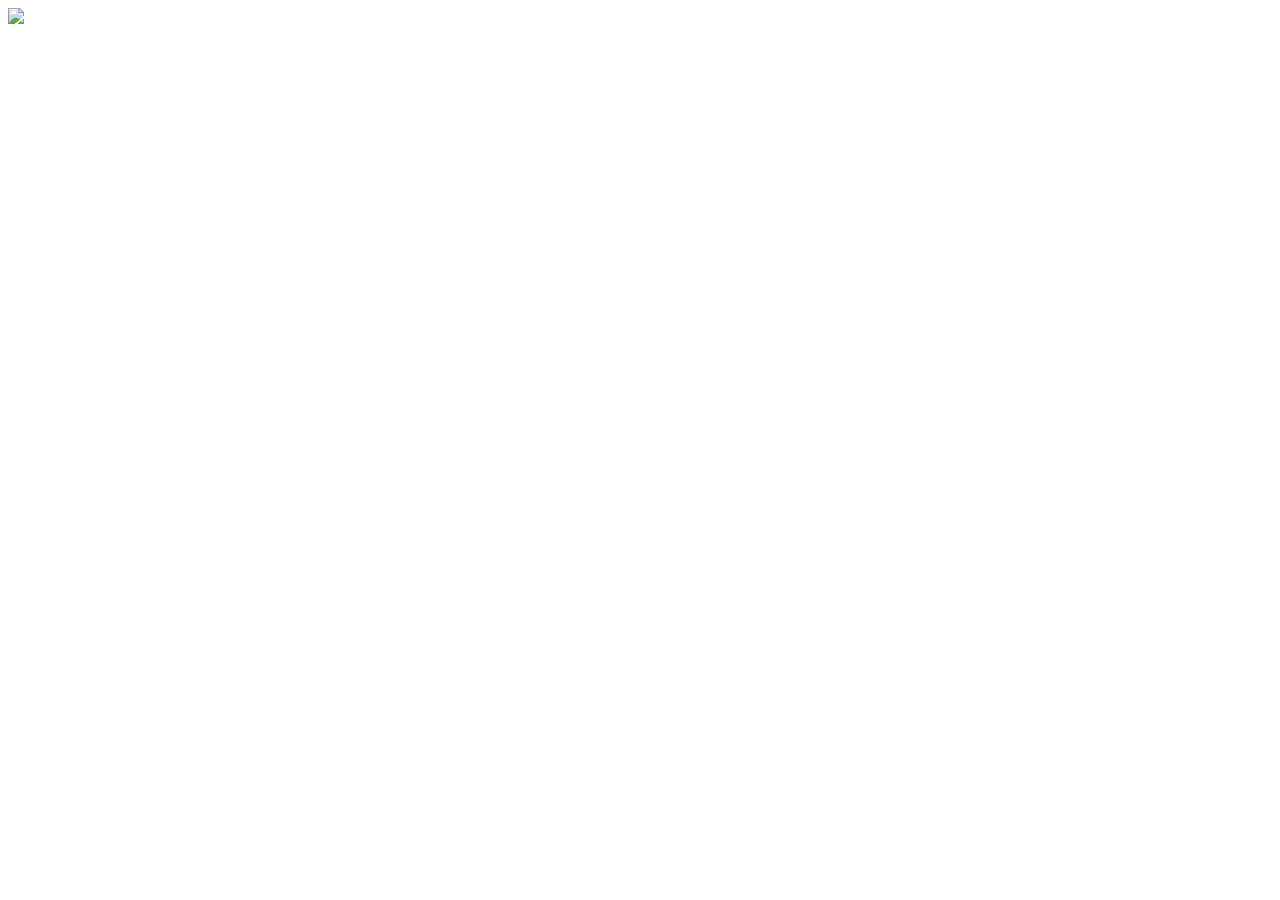
==== index.html @ 2a7ac172 "first commit" ====
<!DOCTYPE html>
<head>
    <meta http-equiv="Content-Type" content="text/html; charset=utf-8" />
    <meta charset="UTF-8">
    <meta name="viewport" content="width=device-width, initial-scale=1.0, user-scalable=no">
    <meta http-equiv="X-UA-Compatible" content="IE=edge" />
    <title>title</title>
    <style>
        img {
            position: absolute;
        }

        .vod {
            position: absolute;
        }


    </style>
    <script>
        let x = 0;
        let y = 0;
        let mx = 0;
        let my = 0;
        let speed = 0.009;
        let _imgArr;
        let _bird;

        window.onload = function() {
            _imgArr = document.getElementsByTagName("img");
            _bird = document.getElementsByTagName('div')[0];
            // alert(_imgArr.length)
            window.addEventListener('mousemove', mouseFunc, false)

            function mouseFunc(e) {
                x = (e.clientX - window.innerWidth / 2);
                y = (e.clientY - window.innerHeight / 2);
            }
            loop();
        }
        function loop() {
            // console.log(x , y);
            mx += (x - mx) * speed;
            my += (y - my) * speed;
            _imgArr[0].style.transform = "translate(" + -(mx/6) + "px," + -(my/6) + "px)";
            _imgArr[1].style.transform = "translate(" + -(mx/5) + "px," + -(my/5) + "px)";
            _imgArr[2].style.transform = "translate(" + -(mx/3) + "px," + -(my/3) + "px)";
            _imgArr[3].style.transform = "translate(" + -(mx/1) + "px," + -(my/1) + "px)";

            _bird.style.transform = "translate(" + -(mx/5) + "px," + -(my/5) + "px)";
            window.requestAnimationFrame(loop);
        }
        
    </script>
</head>
<body>
    <section>
        <img src="https://paidpost-assets.nyt.com/paidpost/allbirds/birds-eye-view/images/1-b90e91a4.png"/>
        <img src="https://paidpost-assets.nyt.com/paidpost/allbirds/birds-eye-view/images/2-f3fd6cf5.png">
        <div class="vod"><video autoplay="" muted="" playsinline="" loop="" src="https://paidpost-assets.nyt.com/paidpost/allbirds/birds-eye-view/videos/3-27c8c3ea.webm"></video></div>
        <img src="https://paidpost-assets.nyt.com/paidpost/allbirds/birds-eye-view/images/4-105dd65b.png">
        <img src="https://paidpost-assets.nyt.com/paidpost/allbirds/birds-eye-view/images/5-ac49bfdc.png">
    </section>
</body>
</html>
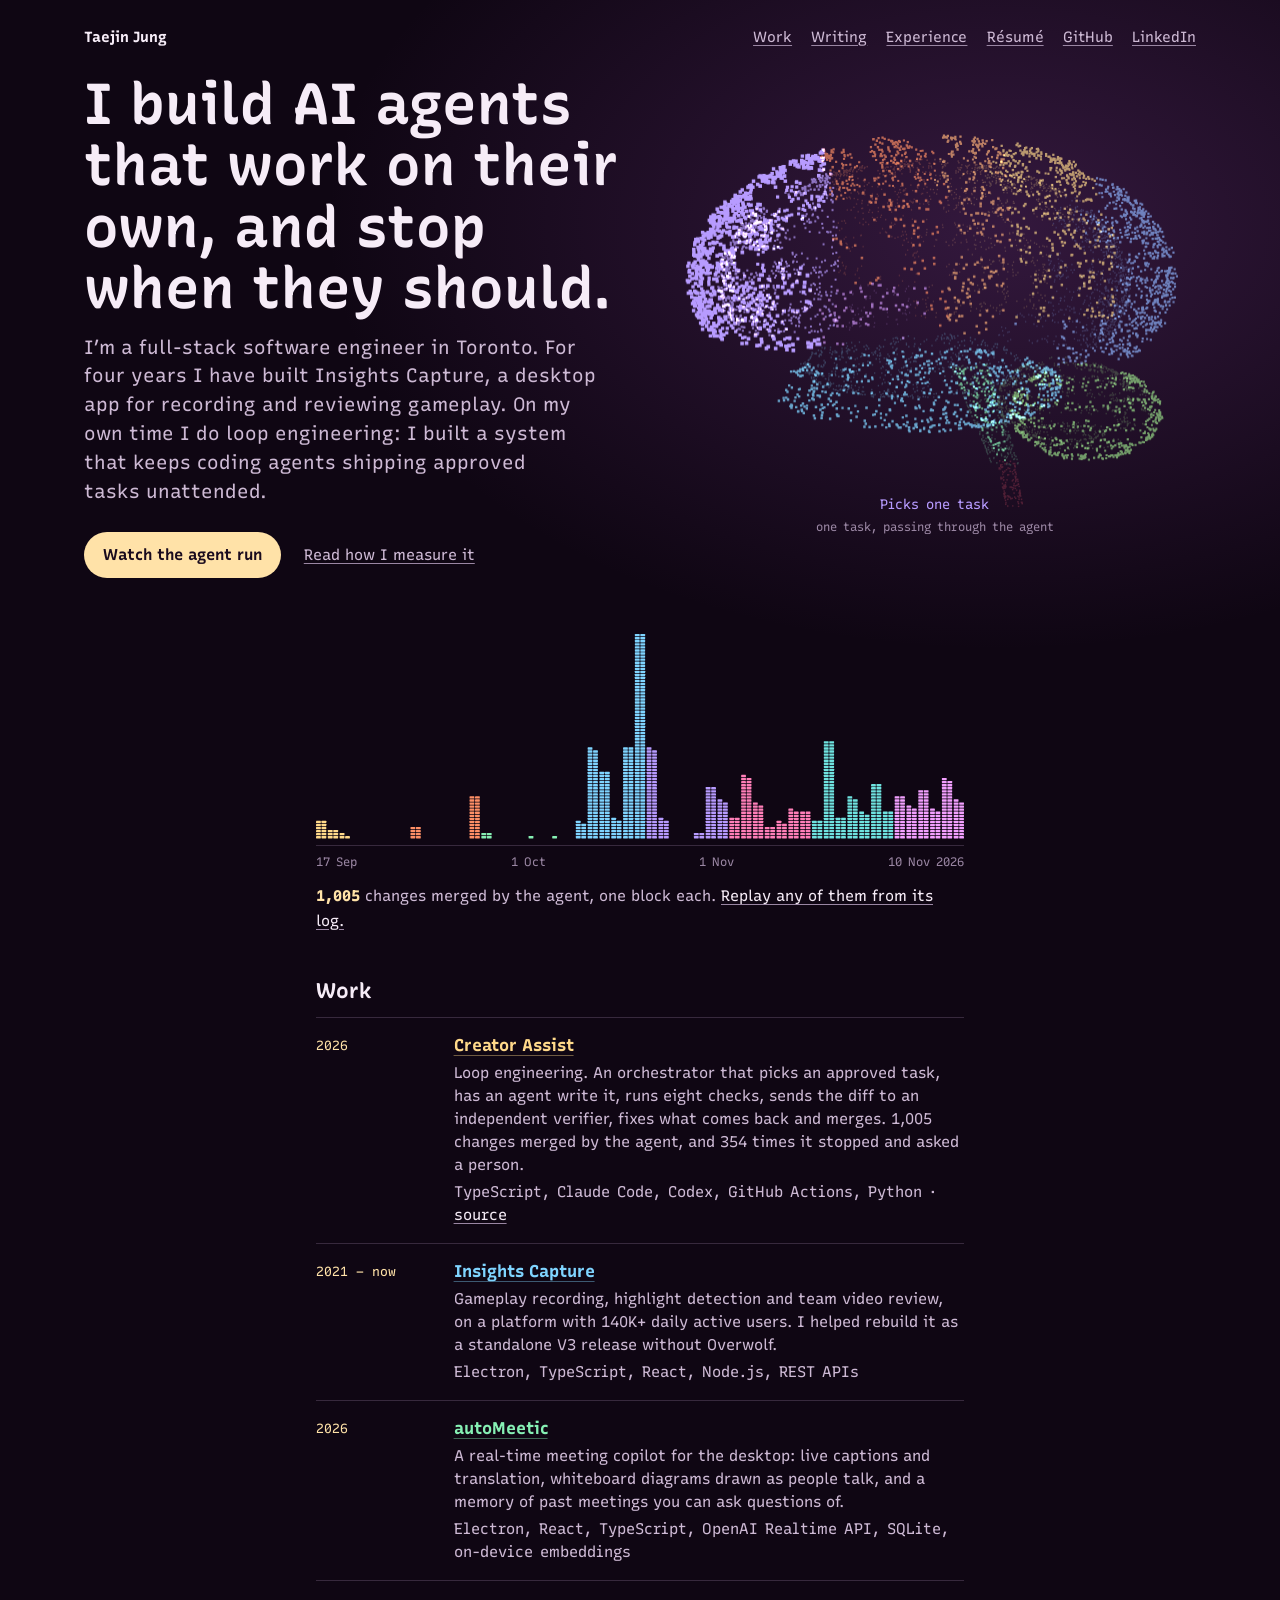
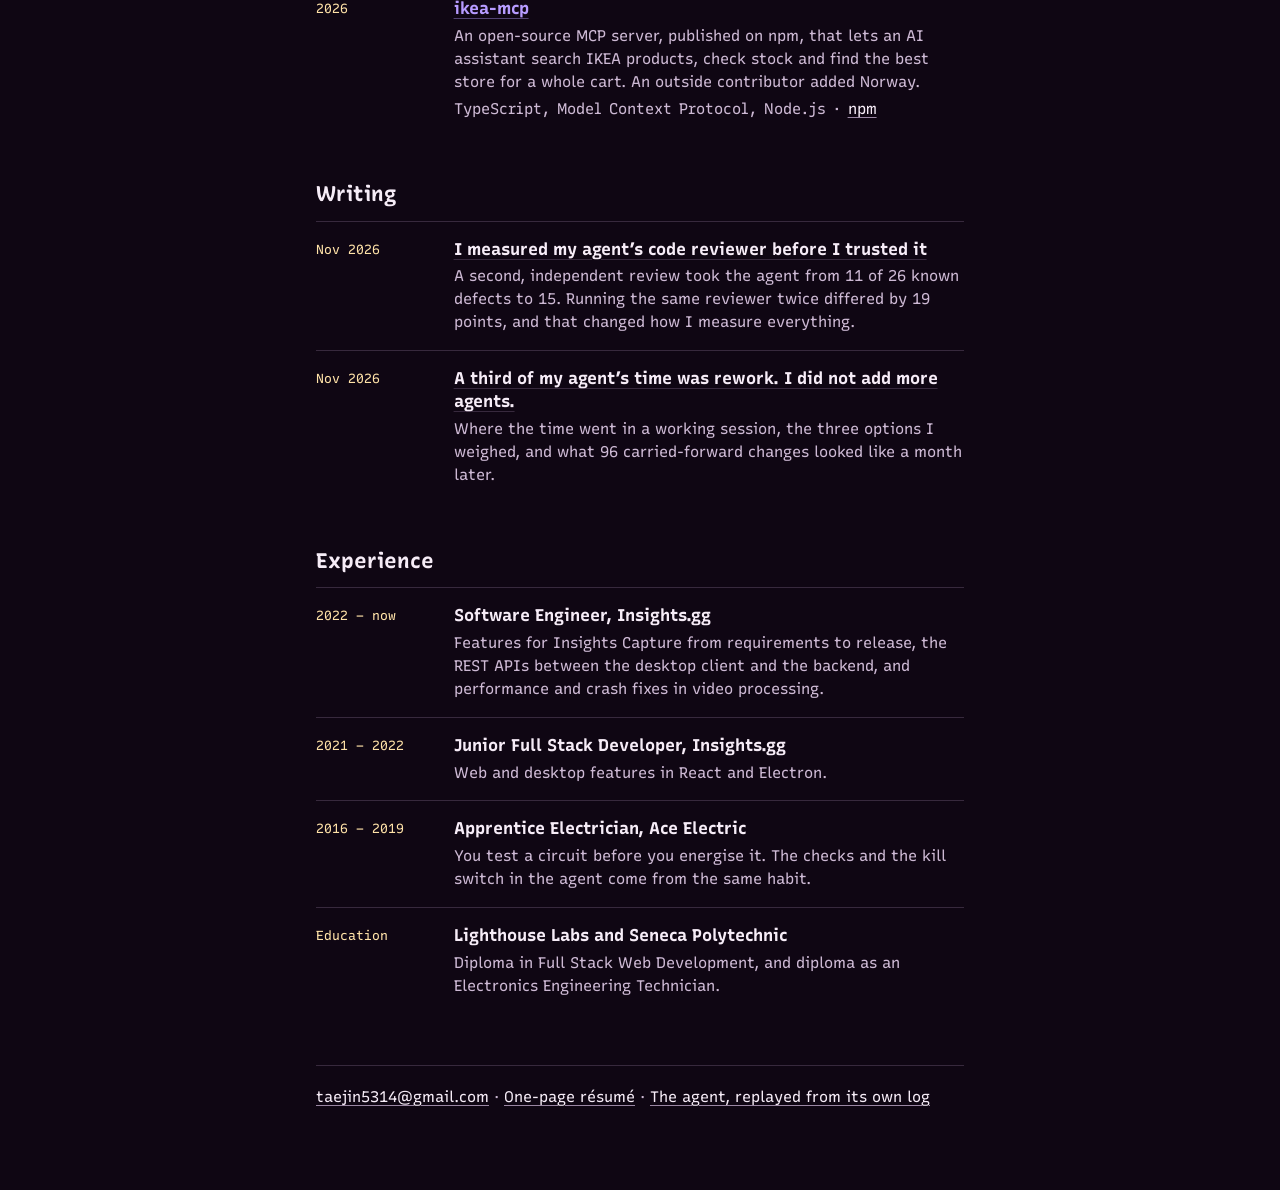
==== commit a978d6a8: "Replace the 2020 demo with the portfolio The landing page (index.html) is a plain overview: claim, w" ====
--- a/index.html
+++ b/index.html
@@ -1,64 +1,396 @@
-<!DOCTYPE html>
-<head>
-    <meta http-equiv="Content-Type" content="text/html; charset=utf-8" />
-    <meta charset="UTF-8">
-    <meta name="viewport" content="width=device-width, initial-scale=1.0, user-scalable=no">
-    <meta http-equiv="X-UA-Compatible" content="IE=edge" />
-    <title>title</title>
+<!doctype html>
+<html lang="en">
+  <head>
+    <meta charset="utf-8" />
+    <meta name="viewport" content="width=device-width, initial-scale=1" />
+    <title>Taejin Jung</title>
+    <meta name="description" content="Taejin Jung, full-stack software engineer in Toronto. Loop engineering, desktop apps, and writing about how the agent I built is measured and made faster." />
+    <link rel="stylesheet" href="page.css" />
     <style>
-        img {
-            position: absolute;
-        }
-
-        .vod {
-            position: absolute;
-        }
-
-
+      /* This page only: a hero with the agent's brain, and the skyline of everything it merged. */
+      body {
+        background:
+          radial-gradient(60rem 38rem at 78% 14rem, rgba(122, 59, 143, 0.34), transparent 70%),
+          var(--bg);
+        background-repeat: no-repeat;
+      }
+      .top {
+        width: min(72rem, 100%);
+        margin: 0 auto;
+        padding: 1.6rem 1.25rem 0;
+      }
+      .top .site {
+        margin-bottom: 0;
+      }
+      .hero {
+        display: grid;
+        grid-template-columns: minmax(0, 1.05fr) minmax(0, 1fr);
+        align-items: center;
+        gap: 1rem 2.5rem;
+        min-height: min(34rem, 78vh);
+        padding: 1.5rem 0 1rem;
+      }
+      .hero h1 {
+        font-size: clamp(2.1rem, 4.6vw, 3.6rem);
+        line-height: 1.06;
+      }
+      .hero .lede {
+        max-width: 33rem;
+      }
+      .hero .after {
+        display: flex;
+        flex-wrap: wrap;
+        align-items: center;
+        gap: 0.6rem 1.4rem;
+        margin-top: 1.6rem;
+      }
+      .hero .cta {
+        margin-top: 0;
+      }
+      .hero .after a:not(.cta) {
+        font-size: 0.95rem;
+        color: var(--soft);
+      }
+      .brain {
+        position: relative;
+        display: block;
+        text-decoration: none;
+        justify-self: stretch;
+      }
+      .brain canvas {
+        display: block;
+        width: 100%;
+        aspect-ratio: 1.22;
+      }
+      .brain .now {
+        position: absolute;
+        left: 0;
+        right: 0;
+        bottom: 0.2rem;
+        text-align: center;
+        font-size: 0.86rem;
+        color: var(--c, var(--soft));
+        font-variation-settings: 'CASL' 0, 'MONO' 0.6;
+        transition: color 0.4s;
+      }
+      .brain .now small {
+        display: block;
+        margin-top: 0.15rem;
+        font-size: 0.76rem;
+        color: var(--faint);
+      }
+      .brain:focus-visible {
+        outline: 2px solid var(--hot);
+        outline-offset: 6px;
+        border-radius: 12px;
+      }
+      main {
+        padding-top: 1rem;
+      }
+      .sky {
+        margin: 1.5rem 0 0;
+      }
+      .sky svg {
+        display: block;
+        width: 100%;
+        height: auto;
+        overflow: visible;
+      }
+      .sky .axis {
+        display: flex;
+        justify-content: space-between;
+        margin-top: 0.35rem;
+        padding-top: 0.35rem;
+        border-top: 1px solid var(--line);
+        font-size: 0.76rem;
+        color: var(--faint);
+        font-variation-settings: 'CASL' 0, 'MONO' 0.6;
+      }
+      .sky figcaption {
+        margin-top: 0.8rem;
+        font-size: 0.95rem;
+        color: var(--soft);
+      }
+      .sky figcaption b {
+        color: var(--hot);
+        font-weight: 800;
+        font-variation-settings: 'CASL' 0, 'MONO' 0.6;
+      }
+      .entry h3 a[style] {
+        color: var(--c);
+        text-decoration-color: color-mix(in srgb, var(--c) 40%, transparent);
+      }
+      .entry h3 a[style]:hover,
+      .entry h3 a[style]:focus-visible {
+        color: var(--hot);
+      }
+      @media (max-width: 820px) {
+        .hero {
+          grid-template-columns: 1fr;
+          min-height: 0;
+          padding-top: 0.5rem;
+        }
+        .brain {
+          order: -1;
+          width: min(26rem, 100%);
+          margin: 0 auto;
+        }
+        body {
+          background:
+            radial-gradient(34rem 24rem at 50% 12rem, rgba(122, 59, 143, 0.34), transparent 70%),
+            var(--bg);
+          background-repeat: no-repeat;
+        }
+      }
     </style>
+  </head>
+  <body>
+    <header class="top">
+      <nav class="site">
+        <a class="me" href="index.html">Taejin Jung</a>
+        <a href="#work">Work</a>
+        <a href="#writing">Writing</a>
+        <a href="#experience">Experience</a>
+        <a href="resume.html">Résumé</a>
+        <a href="https://github.com/taejin5314">GitHub</a>
+        <a href="https://www.linkedin.com/in/taejin-jung-0abb42114">LinkedIn</a>
+      </nav>
+
+      <div class="hero">
+        <div>
+          <h1>I build AI agents that work on their own, and stop when they should.</h1>
+          <p class="lede">
+            I’m a full-stack software engineer in Toronto. For four years I have built Insights Capture, a desktop app for recording and
+            reviewing gameplay. On my own time I do loop engineering: I built a system that keeps coding agents shipping approved tasks
+            unattended.
+          </p>
+          <div class="after">
+            <a class="cta" href="agent.html">Watch the agent run</a>
+            <a href="#writing">Read how I measure it</a>
+          </div>
+        </div>
+        <a class="brain" href="agent.html" aria-label="The agent drawn as a brain: each part is one part of the system. Open it and replay a real run.">
+          <canvas id="brain"></canvas>
+          <div class="now" id="now" aria-hidden="true">&nbsp;<small>one task, passing through the agent</small></div>
+        </a>
+      </div>
+    </header>
+
+    <main>
+      <figure class="sky">
+        <svg id="sky" role="img" aria-label="A column for every day from 17 September to 10 November 2026, one block for each change the agent merged that day."></svg>
+        <div class="axis"><span>17 Sep</span><span>1 Oct</span><span>1 Nov</span><span>10 Nov 2026</span></div>
+        <figcaption><b id="total">1,005</b> changes merged by the agent, one block each. <a href="agent.html">Replay any of them from its log.</a></figcaption>
+      </figure>
+
+      <h2 id="work">Work</h2>
+      <div class="entry">
+        <div class="when">2026</div>
+        <div>
+          <h3><a href="agent.html" style="--c: #ffd98a">Creator Assist</a></h3>
+          <p>
+            Loop engineering. An orchestrator that picks an approved task, has an agent write it, runs eight checks, sends the diff to an
+            independent verifier, fixes what comes back and merges. 1,005 changes merged by the agent, and 354 times it stopped and asked
+            a person.
+          </p>
+          <p class="tags">TypeScript, Claude Code, Codex, GitHub Actions, Python · <a href="https://github.com/taejin5314/claude-codex-loop-engineering">source</a></p>
+        </div>
+      </div>
+      <div class="entry">
+        <div class="when">2021 – now</div>
+        <div>
+          <h3><a href="https://insights.gg" style="--c: #7fd4ff">Insights Capture</a></h3>
+          <p>
+            Gameplay recording, highlight detection and team video review, on a platform with 140K+ daily active users. I helped rebuild
+            it as a standalone V3 release without Overwolf.
+          </p>
+          <p class="tags">Electron, TypeScript, React, Node.js, REST APIs</p>
+        </div>
+      </div>
+      <div class="entry">
+        <div class="when">2026</div>
+        <div>
+          <h3><a href="https://github.com/taejin5314/autoMeetic" style="--c: #86f0b4">autoMeetic</a></h3>
+          <p>
+            A real-time meeting copilot for the desktop: live captions and translation, whiteboard diagrams drawn as people talk, and a
+            memory of past meetings you can ask questions of.
+          </p>
+          <p class="tags">Electron, React, TypeScript, OpenAI Realtime API, SQLite, on-device embeddings</p>
+        </div>
+      </div>
+      <div class="entry">
+        <div class="when">2026</div>
+        <div>
+          <h3><a href="https://github.com/taejin5314/ikea-mcp" style="--c: #b79bff">ikea-mcp</a></h3>
+          <p>
+            An open-source MCP server, published on npm, that lets an AI assistant search IKEA products, check stock and find the best
+            store for a whole cart. An outside contributor added Norway.
+          </p>
+          <p class="tags">TypeScript, Model Context Protocol, Node.js · <a href="https://www.npmjs.com/package/ikea-mcp">npm</a></p>
+        </div>
+      </div>
+
+      <h2 id="writing">Writing</h2>
+      <div class="entry">
+        <div class="when">Nov 2026</div>
+        <div>
+          <h3><a href="writing/measuring-the-reviewer.html">I measured my agent’s code reviewer before I trusted it</a></h3>
+          <p>A second, independent review took the agent from 11 of 26 known defects to 15. Running the same reviewer twice differed by 19 points, and that changed how I measure everything.</p>
+        </div>
+      </div>
+      <div class="entry">
+        <div class="when">Nov 2026</div>
+        <div>
+          <h3><a href="writing/keeping-finished-work.html">A third of my agent’s time was rework. I did not add more agents.</a></h3>
+          <p>Where the time went in a working session, the three options I weighed, and what 96 carried-forward changes looked like a month later.</p>
+        </div>
+      </div>
+
+      <h2 id="experience">Experience</h2>
+      <div class="entry">
+        <div class="when">2022 – now</div>
+        <div>
+          <h3>Software Engineer, Insights.gg</h3>
+          <p>Features for Insights Capture from requirements to release, the REST APIs between the desktop client and the backend, and performance and crash fixes in video processing.</p>
+        </div>
+      </div>
+      <div class="entry">
+        <div class="when">2021 – 2022</div>
+        <div>
+          <h3>Junior Full Stack Developer, Insights.gg</h3>
+          <p>Web and desktop features in React and Electron.</p>
+        </div>
+      </div>
+      <div class="entry">
+        <div class="when">2016 – 2019</div>
+        <div>
+          <h3>Apprentice Electrician, Ace Electric</h3>
+          <p>You test a circuit before you energise it. The checks and the kill switch in the agent come from the same habit.</p>
+        </div>
+      </div>
+      <div class="entry">
+        <div class="when">Education</div>
+        <div>
+          <h3>Lighthouse Labs and Seneca Polytechnic</h3>
+          <p>Diploma in Full Stack Web Development, and diploma as an Electronics Engineering Technician.</p>
+        </div>
+      </div>
+
+      <p class="next">
+        <a href="mailto:taejin5314@gmail.com">taejin5314@gmail.com</a> · <a href="resume.html">One-page résumé</a> ·
+        <a href="agent.html">The agent, replayed from its own log</a>
+      </p>
+    </main>
+
+    <script src="merges.js"></script>
+    <script src="sim.js"></script>
     <script>
-        let x = 0;
-        let y = 0;
-        let mx = 0;
-        let my = 0;
-        let speed = 0.009;
-        let _imgArr;
-        let _bird;
-
-        window.onload = function() {
-            _imgArr = document.getElementsByTagName("img");
-            _bird = document.getElementsByTagName('div')[0];
-            // alert(_imgArr.length)
-            window.addEventListener('mousemove', mouseFunc, false)
-
-            function mouseFunc(e) {
-                x = (e.clientX - window.innerWidth / 2);
-                y = (e.clientY - window.innerHeight / 2);
+      'use strict';
+      /* global NeuralSim */
+      // ---------- the skyline: one block per merge, a column per day, a colour per week (as on the agent's page)
+      (function skyline() {
+        const merges = window.MERGES || [];
+        const WEEK = ['#ffd98a', '#ff8f66', '#86f0b4', '#7fd4ff', '#b79bff', '#ff7fb8', '#6fe3e0', '#f3a0ff'];
+        const days = Math.max(0, ...merges.map((m) => m[0])) + 1, perDay = new Array(days).fill(0);
+        const pitch = 27, row = 7;
+        let peak = 0, body = '';
+        for (const m of merges) {
+          const d = m[0], k = perDay[d]++;
+          peak = Math.max(peak, Math.floor(k / 2) + 1);
+          body += '<rect x="' + (d * pitch + (k % 2) * 12.5) + '" y="' + -(Math.floor(k / 2) + 1) * row + '" width="11" height="5.4" rx="1" fill="' + WEEK[Math.floor(d / 7) % WEEK.length] + '"/>';
+        }
+        const svg = document.getElementById('sky');
+        svg.setAttribute('viewBox', '0 ' + -peak * row + ' ' + (days * pitch - 3.5) + ' ' + peak * row);
+        svg.innerHTML = body;
+        document.getElementById('total').textContent = merges.length.toLocaleString('en');
+      })();
+
+      // ---------- the brain: the same point cloud as the agent's page, with one task passing through it
+      (function brain() {
+        const { createCloud, REGIONS, INDEX } = NeuralSim;
+        const cloud = createCloud(18);
+        const canvas = document.getElementById('brain'), ctx = canvas.getContext('2d'), nowEl = document.getElementById('now');
+        const label = nowEl.firstChild;
+        const ROUTE = [
+          ['wernicke', 'Takes the directive'],
+          ['thalamus', 'Starts the run'],
+          ['prefrontal', 'Picks one task'],
+          ['hippocampus', 'Recalls past lessons'],
+          ['motor', 'Writes the change'],
+          ['parietal', 'Checks the file boundary'],
+          ['somatosensory', 'Runs eight checks'],
+          ['cingulate', 'A different model reviews it'],
+          ['brainstem', 'Merges'],
+        ];
+        const rgb = REGIONS.map((r) => [1, 3, 5].map((i) => parseInt(r.color.slice(i, i + 2), 16)));
+        const glow = new Float32Array(REGIONS.length);
+        const still = matchMedia('(prefers-reduced-motion: reduce)').matches;
+        let W = 0, H = 0, dpr = 1, yawTo = 0, pitchTo = 0.06, yaw = 0, pitch = 0.06, stepAt = -1, step = -1, last = performance.now(), clock = 0;
+        function size() {
+          dpr = Math.min(window.devicePixelRatio || 1, 2);
+          W = canvas.width = Math.round(canvas.clientWidth * dpr);
+          H = canvas.height = Math.round(canvas.clientHeight * dpr);
+        }
+        addEventListener('resize', size);
+        size();
+        addEventListener('pointermove', (e) => {
+          const r = canvas.getBoundingClientRect();
+          yawTo = Math.max(-0.5, Math.min(0.5, ((e.clientX - (r.left + r.width / 2)) / innerWidth) * 1.1));
+          pitchTo = 0.06 + Math.max(-0.2, Math.min(0.2, ((e.clientY - (r.top + r.height / 2)) / innerHeight) * 0.5));
+        });
+        function draw(now) {
+          const dt = Math.min(0.05, (now - last) / 1000);
+          last = now;
+          clock += dt;
+          // One task moves through the route, a stop every 0.95 s, with a breath after the merge.
+          const beat = Math.floor(clock / 0.95) % (ROUTE.length + 2);
+          if (beat !== stepAt) {
+            stepAt = beat;
+            step = beat < ROUTE.length ? beat : -1;
+            if (step >= 0) {
+              const r = INDEX[ROUTE[step][0]];
+              glow[r] = 1;
+              label.textContent = ROUTE[step][1];
+              nowEl.style.setProperty('--c', REGIONS[r].color);
+            } else if (beat === ROUTE.length) {
+              label.textContent = 'and picks the next one';
+              nowEl.style.setProperty('--c', '');
             }
-            loop();
-        }
-        function loop() {
-            // console.log(x , y);
-            mx += (x - mx) * speed;
-            my += (y - my) * speed;
-            _imgArr[0].style.transform = "translate(" + -(mx/6) + "px," + -(my/6) + "px)";
-            _imgArr[1].style.transform = "translate(" + -(mx/5) + "px," + -(my/5) + "px)";
-            _imgArr[2].style.transform = "translate(" + -(mx/3) + "px," + -(my/3) + "px)";
-            _imgArr[3].style.transform = "translate(" + -(mx/1) + "px," + -(my/1) + "px)";
-
-            _bird.style.transform = "translate(" + -(mx/5) + "px," + -(my/5) + "px)";
-            window.requestAnimationFrame(loop);
-        }
-        
+          }
+          yaw += (yawTo + 0.16 * Math.sin(clock * 0.35) - yaw) * Math.min(1, dt * 3);
+          pitch += (pitchTo - pitch) * Math.min(1, dt * 3);
+          const cy = Math.cos(yaw), sy = Math.sin(yaw), cp = Math.cos(pitch), sp = Math.sin(pitch);
+          const unit = Math.min(W / 3.05, H / 2.35), cx = W / 2, mid = H * 0.5;
+          ctx.clearRect(0, 0, W, H);
+          ctx.globalCompositeOperation = 'lighter';
+          let i = 0;
+          for (let r = 0; r < REGIONS.length; r++) {
+            const c = rgb[r], k = glow[r];
+            for (const near of [false, true]) {
+              ctx.fillStyle = 'rgba(' + c[0] + ',' + c[1] + ',' + c[2] + ',' + Math.min(1, (near ? 0.85 : 0.3) * (0.8 + 1.6 * k)) + ')';
+              ctx.beginPath();
+              for (let j = i; j < cloud.length && cloud[j][3] === r; j++) {
+                const p = cloud[j];
+                const x1 = p[0] * cy + p[2] * sy, z0 = -p[0] * sy + p[2] * cy, y0 = p[1] + 0.14;
+                const y1 = y0 * cp - z0 * sp, z1 = y0 * sp + z0 * cp;
+                if (z1 > 0 !== near) continue;
+                const s = 3.6 / (3.6 - z1), d = (near ? 2 : 1.5) * s * dpr * (1 + 0.5 * k);
+                ctx.rect(cx + x1 * unit * s - d / 2, mid - y1 * unit * s - d / 2, d, d);
+              }
+              ctx.fill();
+            }
+            while (i < cloud.length && cloud[i][3] === r) i++;
+            glow[r] *= Math.exp(-dt * 1.5);
+          }
+          ctx.globalCompositeOperation = 'source-over';
+          if (!still) requestAnimationFrame(draw);
+        }
+        if (still) {
+          label.textContent = 'Each part is one part of the system';
+          for (const [id] of ROUTE) glow[INDEX[id]] = 0.5;
+        }
+        requestAnimationFrame(draw);
+      })();
     </script>
-</head>
-<body>
-    <section>
-        <img src="https://paidpost-assets.nyt.com/paidpost/allbirds/birds-eye-view/images/1-b90e91a4.png"/>
-        <img src="https://paidpost-assets.nyt.com/paidpost/allbirds/birds-eye-view/images/2-f3fd6cf5.png">
-        <div class="vod"><video autoplay="" muted="" playsinline="" loop="" src="https://paidpost-assets.nyt.com/paidpost/allbirds/birds-eye-view/videos/3-27c8c3ea.webm"></video></div>
-        <img src="https://paidpost-assets.nyt.com/paidpost/allbirds/birds-eye-view/images/4-105dd65b.png">
-        <img src="https://paidpost-assets.nyt.com/paidpost/allbirds/birds-eye-view/images/5-ac49bfdc.png">
-    </section>
-</body>
-</html>+  </body>
+</html>
--- a/page.css
+++ b/page.css
@@ -0,0 +1,270 @@
+/* Plain reading pages: the overview and the writing. Same palette and typeface as the brain page. */
+@font-face {
+  font-family: 'Recursive';
+  src: url('recursive-latin.woff2') format('woff2');
+  font-weight: 300 1000;
+  font-display: swap;
+}
+:root {
+  --ink: #f6ecf7;
+  --soft: #cdb9d4;
+  --faint: #9a86a3;
+  --line: rgba(214, 180, 230, 0.2);
+  --hot: #ffe2a8;
+  --good: #86f0b4;
+  --bg: #0f0613;
+}
+* {
+  box-sizing: border-box;
+}
+html {
+  background: var(--bg);
+}
+body {
+  margin: 0;
+  color: var(--ink);
+  font-family: 'Recursive', ui-sans-serif, system-ui, sans-serif;
+  font-variation-settings: 'CASL' 0.2, 'MONO' 0;
+  font-size: 1.06rem;
+  line-height: 1.62;
+  -webkit-font-smoothing: antialiased;
+}
+main {
+  width: min(43rem, 100%);
+  margin: 0 auto;
+  padding: 2.4rem 1.25rem 5rem;
+}
+a {
+  color: var(--ink);
+  text-decoration: underline;
+  text-decoration-color: var(--faint);
+  text-underline-offset: 0.22em;
+}
+a:hover,
+a:focus-visible {
+  color: var(--hot);
+  text-decoration-color: var(--hot);
+}
+a:focus-visible {
+  outline: 2px solid var(--hot);
+  outline-offset: 3px;
+}
+.site {
+  display: flex;
+  flex-wrap: wrap;
+  gap: 0.3rem 1.2rem;
+  align-items: baseline;
+  margin-bottom: 3.2rem;
+  font-size: 0.92rem;
+}
+.site .me {
+  font-weight: 720;
+  text-decoration: none;
+  margin-right: auto;
+}
+.site a:not(.me) {
+  color: var(--soft);
+}
+h1 {
+  margin: 0;
+  font-size: clamp(1.9rem, 5.2vw, 2.7rem);
+  line-height: 1.12;
+  font-weight: 640;
+  font-variation-settings: 'CASL' 0.8, 'MONO' 0;
+  text-wrap: balance;
+}
+.lede {
+  margin: 1rem 0 0;
+  font-size: 1.2rem;
+  line-height: 1.5;
+  color: var(--soft);
+  text-wrap: pretty;
+}
+.dated {
+  margin: 0.9rem 0 0;
+  font-size: 0.86rem;
+  color: var(--faint);
+  font-variation-settings: 'CASL' 0, 'MONO' 0.6;
+}
+h2 {
+  margin: 2.8rem 0 0.2rem;
+  font-size: 1.32rem;
+  line-height: 1.25;
+  font-weight: 700;
+  font-variation-settings: 'CASL' 0.8, 'MONO' 0;
+}
+p {
+  margin: 0.85rem 0 0;
+}
+article p,
+article li {
+  color: var(--soft);
+}
+article strong {
+  color: var(--ink);
+  font-weight: 680;
+}
+ul,
+ol {
+  margin: 0.85rem 0 0;
+  padding-left: 1.3rem;
+}
+li + li {
+  margin-top: 0.4rem;
+}
+code {
+  font-family: inherit;
+  font-size: 0.93em;
+  color: var(--ink);
+  font-variation-settings: 'CASL' 0, 'MONO' 1;
+}
+table {
+  width: 100%;
+  margin: 1.2rem 0 0;
+  border-collapse: collapse;
+  font-size: 0.95rem;
+  font-variant-numeric: tabular-nums;
+}
+.scroll {
+  overflow-x: auto;
+}
+th,
+td {
+  padding: 0.5rem 0.9rem 0.5rem 0;
+  text-align: left;
+  vertical-align: top;
+  border-top: 1px solid var(--line);
+  color: var(--soft);
+  font-weight: 400;
+}
+thead th {
+  border-top: 0;
+  font-size: 0.8rem;
+  color: var(--faint);
+}
+td.n,
+th.n {
+  text-align: right;
+  padding-right: 0;
+  white-space: nowrap;
+}
+tr.pick td {
+  color: var(--hot);
+  font-weight: 640;
+}
+.figures {
+  display: flex;
+  flex-wrap: wrap;
+  gap: 1rem 2.4rem;
+  margin: 1.4rem 0 0;
+}
+.figures dt {
+  font-size: 1.9rem;
+  line-height: 1;
+  font-weight: 820;
+  color: var(--hot);
+  font-variation-settings: 'CASL' 0, 'MONO' 0.6;
+}
+.figures dd {
+  margin: 0.3rem 0 0;
+  max-width: 11rem;
+  font-size: 0.84rem;
+  line-height: 1.35;
+  color: var(--soft);
+}
+.source {
+  margin-top: 0.7rem;
+  font-size: 0.84rem;
+  color: var(--faint);
+}
+.next {
+  margin-top: 3.2rem;
+  padding-top: 1.2rem;
+  border-top: 1px solid var(--line);
+  font-size: 0.95rem;
+  color: var(--soft);
+}
+
+/* Overview lists */
+.entry {
+  display: grid;
+  grid-template-columns: 7.4rem 1fr;
+  gap: 0 1.2rem;
+  padding: 1rem 0 1.05rem;
+  border-top: 1px solid var(--line);
+}
+.entry .when {
+  font-size: 0.82rem;
+  line-height: 1.9;
+  color: var(--hot);
+  font-variation-settings: 'CASL' 0, 'MONO' 1;
+}
+.entry h3 {
+  margin: 0;
+  font-size: 1.06rem;
+  line-height: 1.35;
+  font-weight: 700;
+}
+.entry h3 a {
+  text-decoration-color: var(--line);
+}
+.entry p {
+  margin: 0.25rem 0 0;
+  font-size: 0.96rem;
+  line-height: 1.5;
+  color: var(--soft);
+}
+.tags {
+  margin: 0.45rem 0 0;
+  font-size: 0.8rem;
+  color: var(--faint);
+  font-variation-settings: 'CASL' 0, 'MONO' 0.6;
+}
+h2 + .entry {
+  margin-top: 0.8rem;
+}
+.cta {
+  display: inline-block;
+  margin-top: 1.5rem;
+  padding: 0.65rem 1.2rem;
+  border-radius: 999px;
+  background: var(--hot);
+  color: #1a0b1e;
+  font-weight: 660;
+  font-size: 0.98rem;
+  text-decoration: none;
+}
+.cta:hover,
+.cta:focus-visible {
+  color: #1a0b1e;
+  box-shadow: 0 0 26px rgba(255, 226, 168, 0.4);
+}
+@media (max-width: 560px) {
+  main {
+    padding-top: 1.4rem;
+  }
+  .site {
+    margin-bottom: 2.2rem;
+  }
+  .entry {
+    grid-template-columns: 1fr;
+  }
+  .entry .when {
+    line-height: 1.5;
+  }
+}
+@media print {
+  html,
+  body {
+    background: #fff;
+    color: #1d1220;
+  }
+  article p,
+  article li,
+  .lede,
+  td,
+  th,
+  .entry p {
+    color: #33263a;
+  }
+}
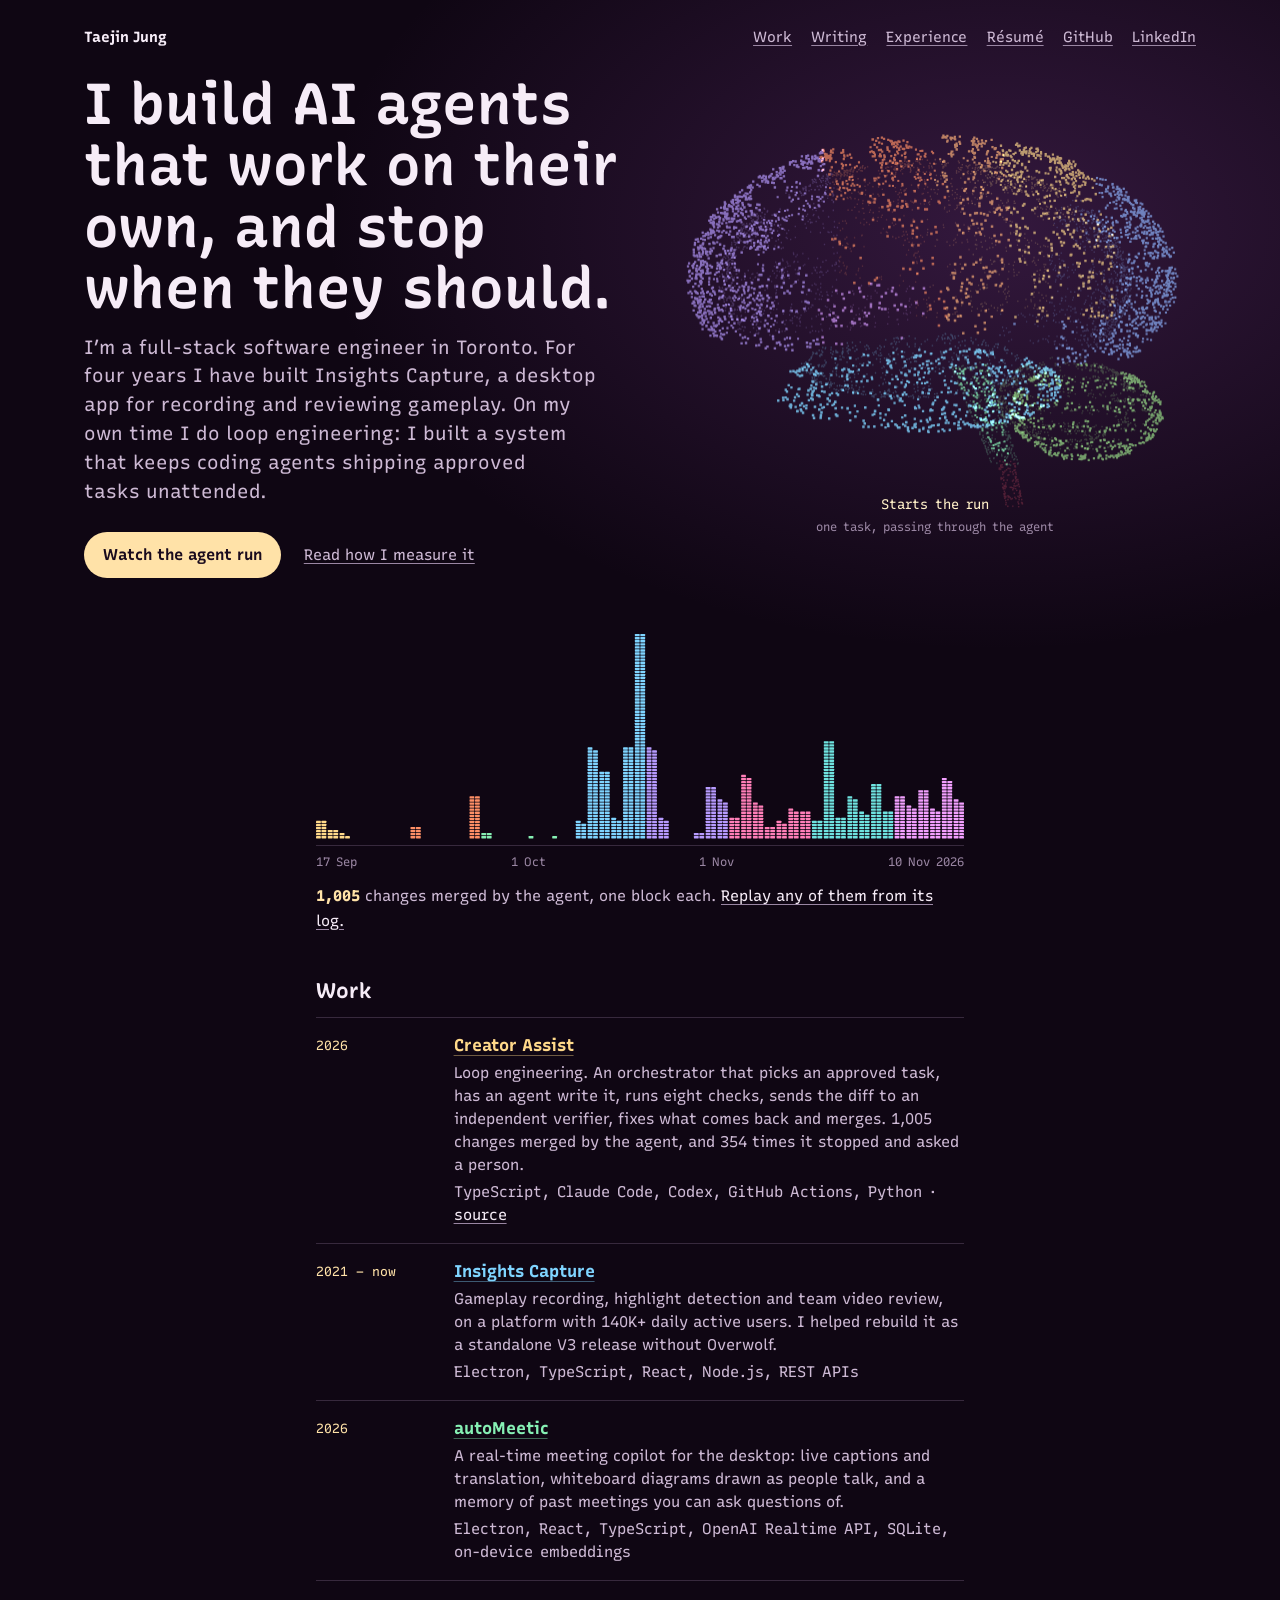
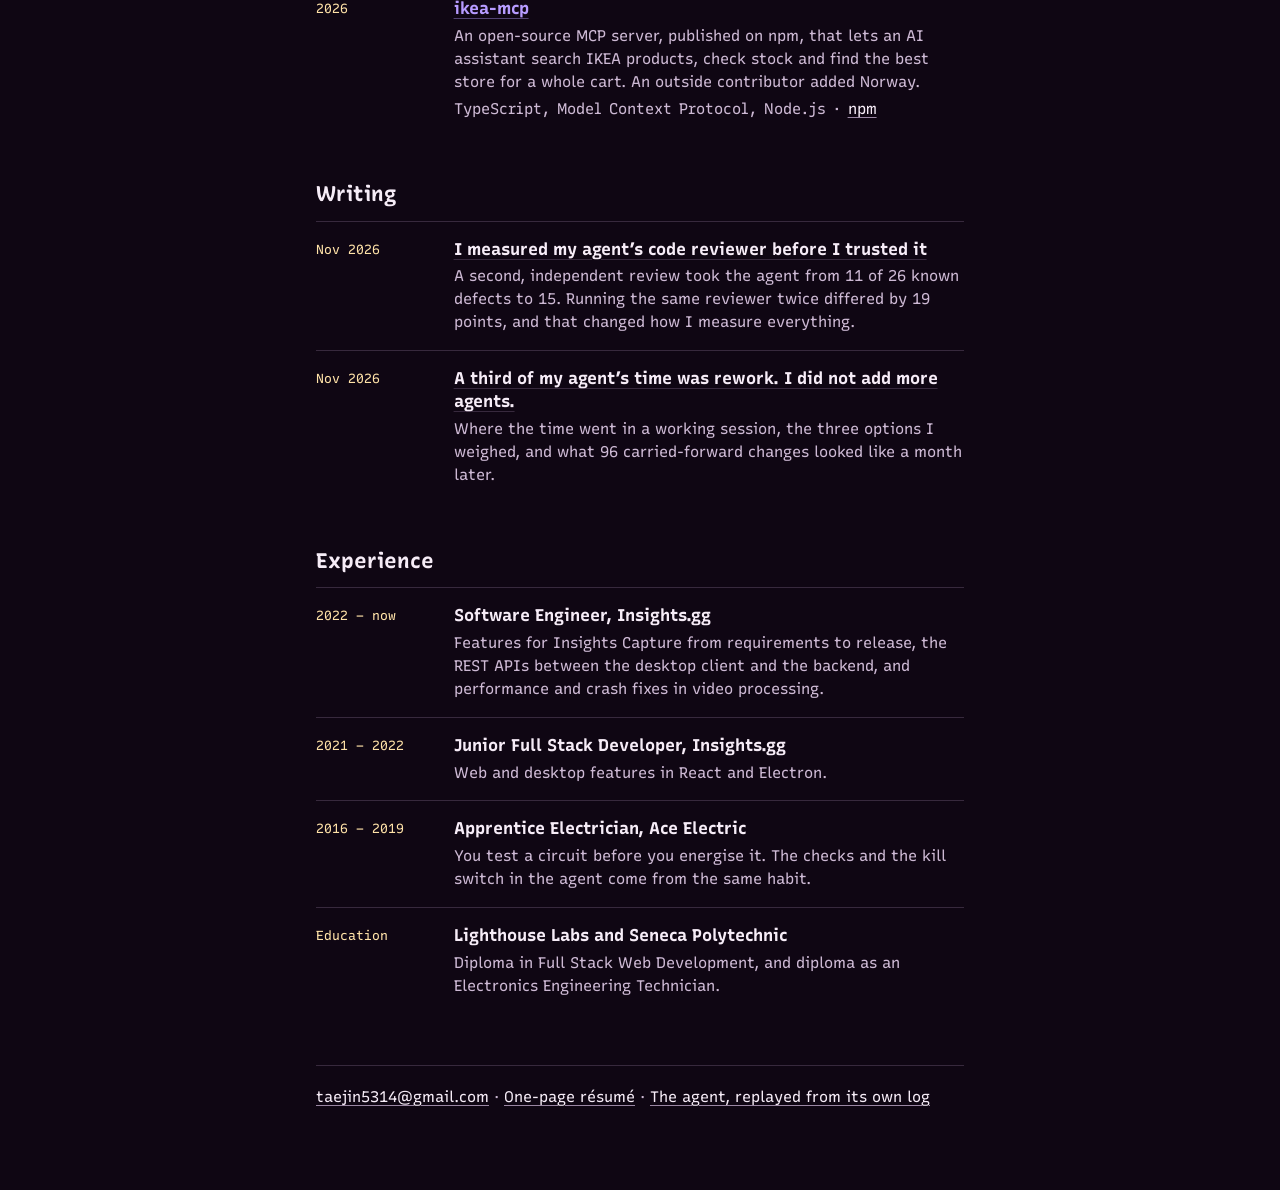
==== commit 9a4f6fe7: "Link preview: Open Graph tags and a preview image for the landing page Co-Authored-By: Claude Fable " ====
--- a/index.html
+++ b/index.html
@@ -5,6 +5,15 @@
     <meta name="viewport" content="width=device-width, initial-scale=1" />
     <title>Taejin Jung</title>
     <meta name="description" content="Taejin Jung, full-stack software engineer in Toronto. Loop engineering, desktop apps, and writing about how the agent I built is measured and made faster." />
+    <link rel="canonical" href="https://taejin5314.github.io/" />
+    <meta property="og:type" content="website" />
+    <meta property="og:url" content="https://taejin5314.github.io/" />
+    <meta property="og:title" content="Taejin Jung: I build AI agents that work on their own, and stop when they should" />
+    <meta property="og:description" content="Full-stack software engineer in Toronto. Loop engineering: an agent that has merged 1,005 changes by itself. Replay its real runs." />
+    <meta property="og:image" content="https://taejin5314.github.io/og.png" />
+    <meta property="og:image:width" content="1200" />
+    <meta property="og:image:height" content="627" />
+    <meta name="twitter:card" content="summary_large_image" />
     <link rel="stylesheet" href="page.css" />
     <style>
       /* This page only: a hero with the agent's brain, and the skyline of everything it merged. */
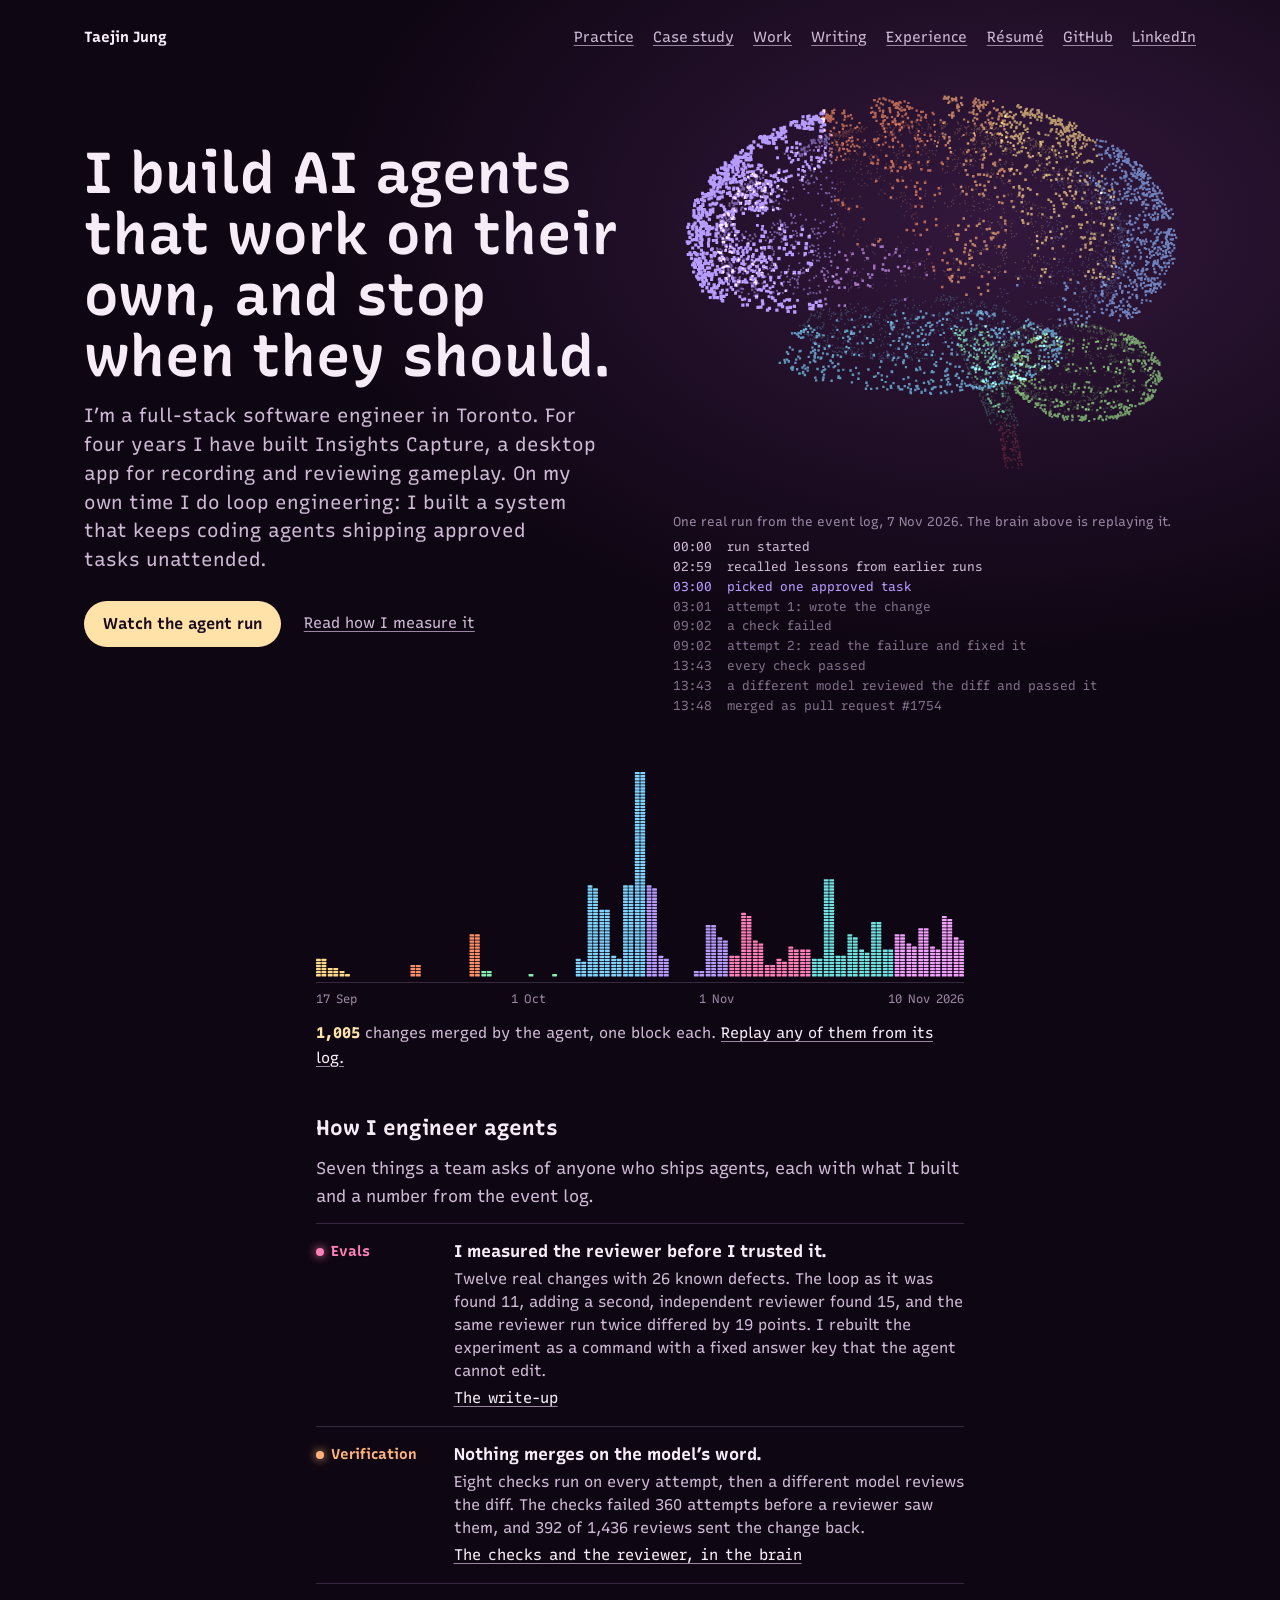
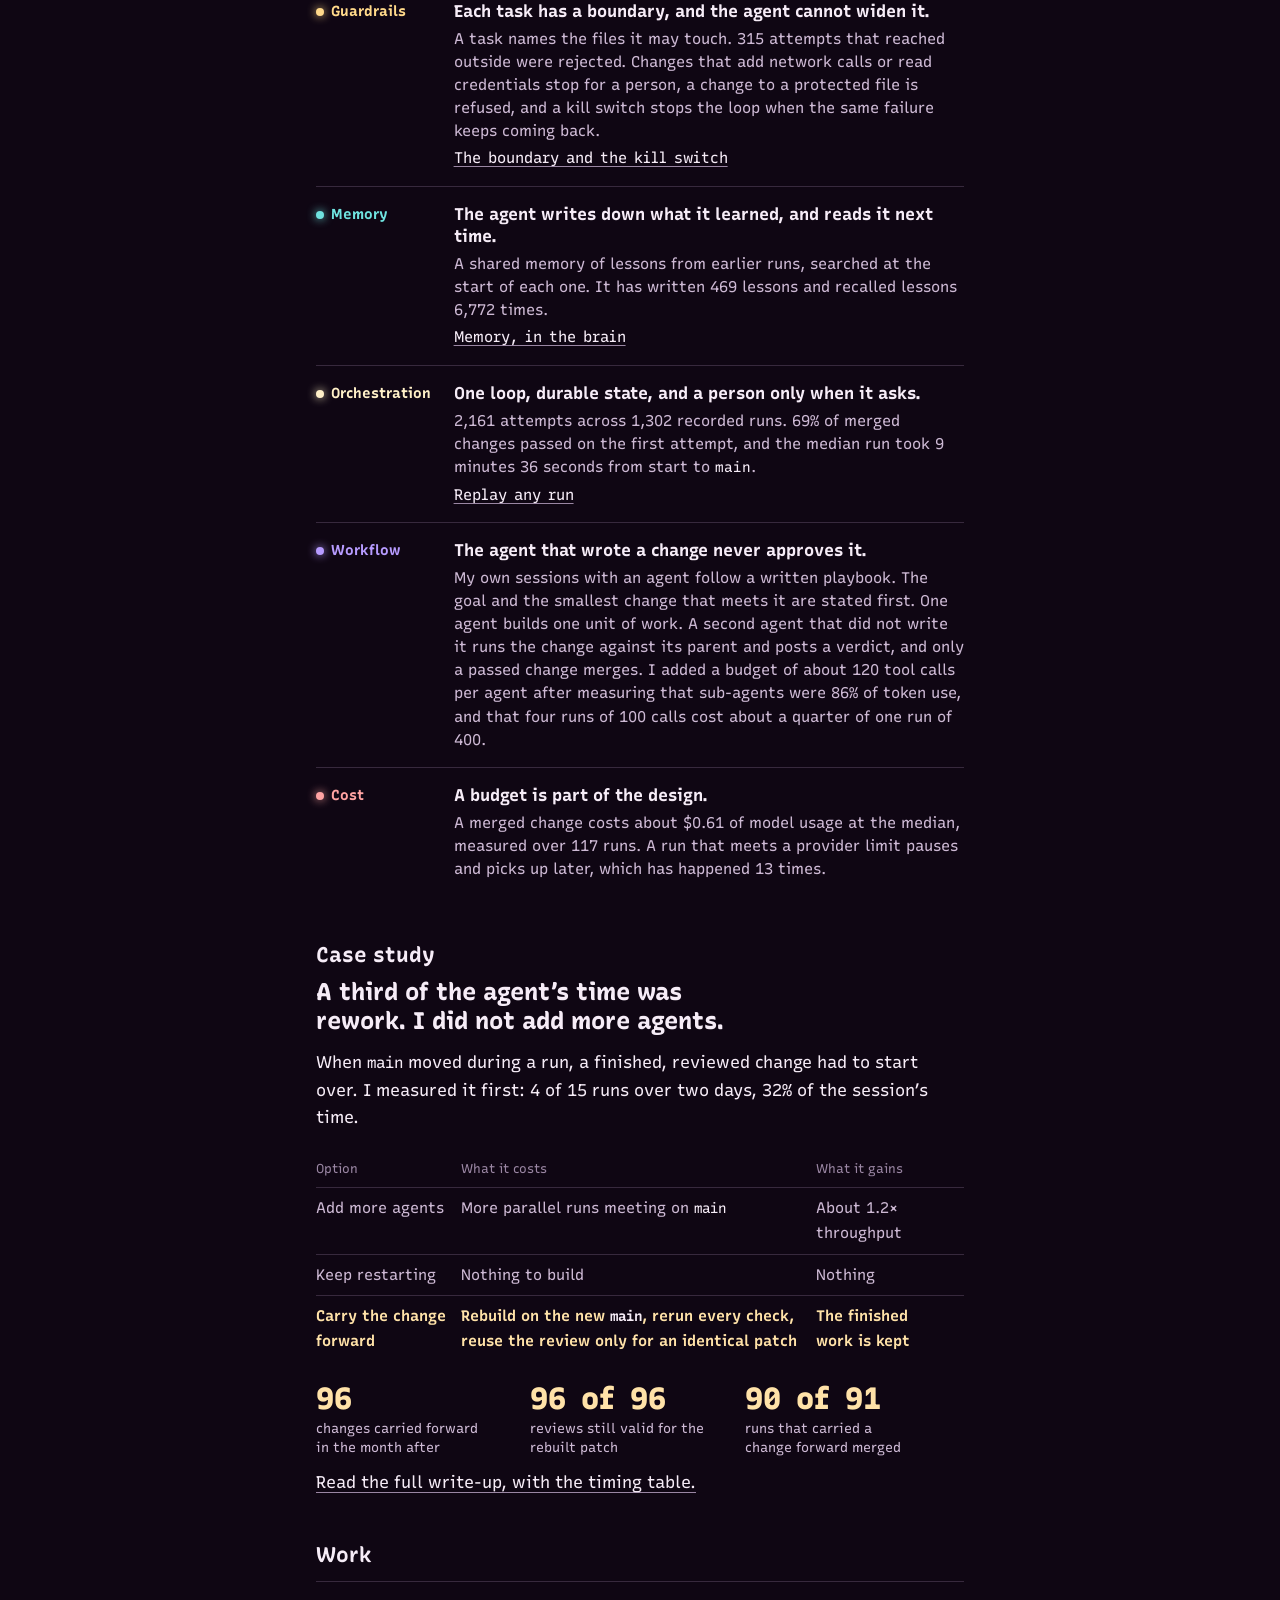
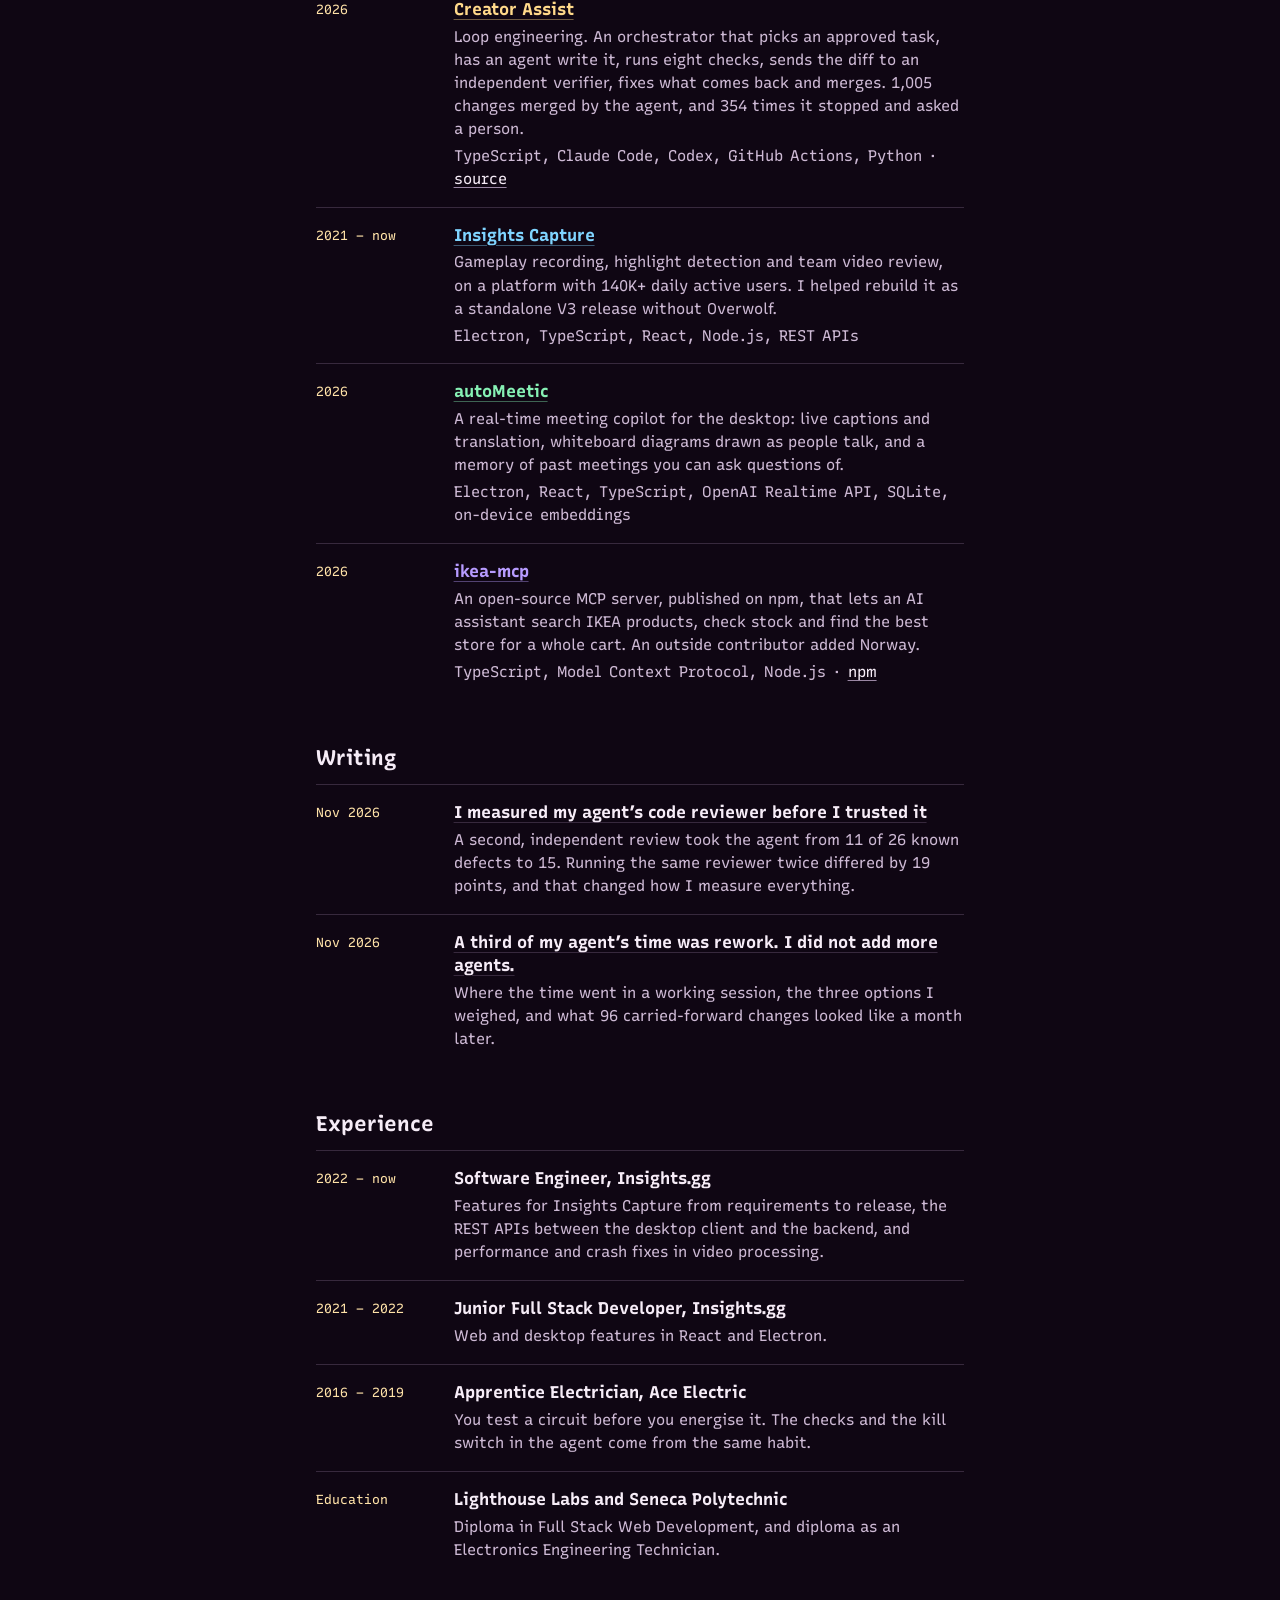
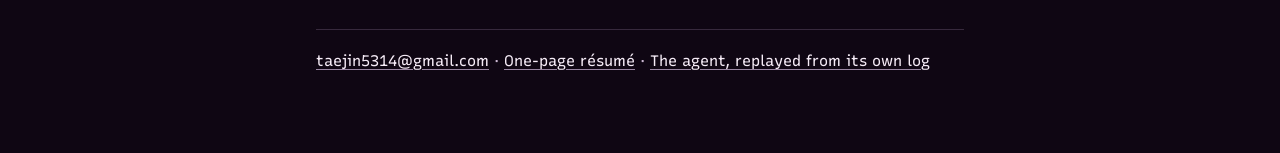
==== commit 0e45d73e: "Portfolio: the brain replays a real run, a section on how I engineer agents, a case study, and a lin" ====
--- a/index.html
+++ b/index.html
@@ -13,6 +13,7 @@
     <meta property="og:image" content="https://taejin5314.github.io/og.png" />
     <meta property="og:image:width" content="1200" />
     <meta property="og:image:height" content="627" />
+    <meta property="og:image:alt" content="The agent drawn as a brain, with every change it merged stacked beside it" />
     <meta name="twitter:card" content="summary_large_image" />
     <link rel="stylesheet" href="page.css" />
     <style>
@@ -60,33 +61,87 @@
         font-size: 0.95rem;
         color: var(--soft);
       }
+      .stage {
+        justify-self: stretch;
+      }
       .brain {
-        position: relative;
         display: block;
         text-decoration: none;
-        justify-self: stretch;
       }
       .brain canvas {
         display: block;
         width: 100%;
         aspect-ratio: 1.22;
       }
-      .brain .now {
-        position: absolute;
-        left: 0;
-        right: 0;
-        bottom: 0.2rem;
-        text-align: center;
-        font-size: 0.86rem;
-        color: var(--c, var(--soft));
-        font-variation-settings: 'CASL' 0, 'MONO' 0.6;
-        transition: color 0.4s;
-      }
-      .brain .now small {
-        display: block;
-        margin-top: 0.15rem;
-        font-size: 0.76rem;
+      .run {
+        margin: 0.6rem 0 0;
+        font-size: 0.8rem;
+        line-height: 1.55;
+        font-variation-settings: 'CASL' 0, 'MONO' 0.8;
+      }
+      .run figcaption {
+        margin-bottom: 0.35rem;
         color: var(--faint);
+        font-variation-settings: 'CASL' 0.2, 'MONO' 0;
+      }
+      .run ol {
+        list-style: none;
+        margin: 0;
+        padding: 0;
+      }
+      .run li {
+        display: grid;
+        grid-template-columns: 3.4rem 1fr;
+        margin: 0;
+        color: var(--faint);
+        opacity: 0.8;
+        transition: color 0.3s, opacity 0.3s;
+      }
+      .run li[data-s='done'] {
+        color: var(--soft);
+        opacity: 1;
+      }
+      .run li[data-s='now'] {
+        color: var(--c, var(--ink));
+        opacity: 1;
+      }
+      .run li[data-bad]:is([data-s='done'], [data-s='now']) span {
+        color: #ff9c8a;
+      }
+      .run li:last-child:is([data-s='done'], [data-s='now']) span {
+        color: var(--good);
+        font-weight: 700;
+      }
+      .about {
+        color: var(--soft);
+      }
+      .practice .when {
+        font-size: 0.9rem;
+        line-height: 1.6;
+        color: var(--c);
+        font-weight: 700;
+        font-variation-settings: 'CASL' 0.4, 'MONO' 0;
+      }
+      .practice .when::before {
+        content: '';
+        display: inline-block;
+        width: 0.5rem;
+        height: 0.5rem;
+        margin-right: 0.45rem;
+        border-radius: 50%;
+        background: var(--c);
+        box-shadow: 0 0 10px var(--c);
+      }
+      .about + .entry {
+        margin-top: 0.8rem;
+      }
+      .case-title {
+        margin: 0.6rem 0 0;
+        font-size: 1.5rem;
+        line-height: 1.2;
+        font-weight: 760;
+        font-variation-settings: 'CASL' 0.8, 'MONO' 0;
+        text-wrap: balance;
       }
       .brain:focus-visible {
         outline: 2px solid var(--hot);
@@ -139,8 +194,7 @@
           min-height: 0;
           padding-top: 0.5rem;
         }
-        .brain {
-          order: -1;
+        .stage {
           width: min(26rem, 100%);
           margin: 0 auto;
         }
@@ -157,6 +211,8 @@
     <header class="top">
       <nav class="site">
         <a class="me" href="index.html">Taejin Jung</a>
+        <a href="#practice">Practice</a>
+        <a href="#case">Case study</a>
         <a href="#work">Work</a>
         <a href="#writing">Writing</a>
         <a href="#experience">Experience</a>
@@ -178,10 +234,25 @@
             <a href="#writing">Read how I measure it</a>
           </div>
         </div>
-        <a class="brain" href="agent.html" aria-label="The agent drawn as a brain: each part is one part of the system. Open it and replay a real run.">
-          <canvas id="brain"></canvas>
-          <div class="now" id="now" aria-hidden="true">&nbsp;<small>one task, passing through the agent</small></div>
-        </a>
+        <div class="stage">
+          <a class="brain" href="agent.html?at=explore&amp;run=featured" aria-label="The agent drawn as a brain: each part is one part of the system. It is replaying the run listed below. Open it to replay any run.">
+            <canvas id="brain"></canvas>
+          </a>
+          <figure class="run" id="run">
+            <figcaption>One real run from the event log, 7 Nov 2026. The brain above is replaying it.</figcaption>
+            <ol>
+              <li data-part="thalamus"><time>00:00</time><span>run started</span></li>
+              <li data-part="hippocampus"><time>02:59</time><span>recalled lessons from earlier runs</span></li>
+              <li data-part="prefrontal"><time>03:00</time><span>picked one approved task</span></li>
+              <li data-part="motor"><time>03:01</time><span>attempt 1: wrote the change</span></li>
+              <li data-part="somatosensory" data-bad><time>09:02</time><span>a check failed</span></li>
+              <li data-part="motor"><time>09:02</time><span>attempt 2: read the failure and fixed it</span></li>
+              <li data-part="somatosensory"><time>13:43</time><span>every check passed</span></li>
+              <li data-part="cingulate"><time>13:43</time><span>a different model reviewed the diff and passed it</span></li>
+              <li data-part="brainstem"><time>13:48</time><span>merged as pull request #1754</span></li>
+            </ol>
+          </figure>
+        </div>
       </div>
     </header>
 
@@ -191,6 +262,113 @@
         <div class="axis"><span>17 Sep</span><span>1 Oct</span><span>1 Nov</span><span>10 Nov 2026</span></div>
         <figcaption><b id="total">1,005</b> changes merged by the agent, one block each. <a href="agent.html">Replay any of them from its log.</a></figcaption>
       </figure>
+
+      <h2 id="practice">How I engineer agents</h2>
+      <p class="about">Seven things a team asks of anyone who ships agents, each with what I built and a number from the event log.</p>
+      <div class="entry practice" style="--c: #ff7fb8">
+        <div class="when">Evals</div>
+        <div>
+          <h3>I measured the reviewer before I trusted it.</h3>
+          <p>Twelve real changes with 26 known defects. The loop as it was found 11, adding a second, independent reviewer found 15, and the same reviewer run twice differed by 19 points. I rebuilt the experiment as a command with a fixed answer key that the agent cannot edit.</p>
+          <p class="tags"><a href="writing/measuring-the-reviewer.html">The write-up</a></p>
+        </div>
+      </div>
+      <div class="entry practice" style="--c: #ffb37a">
+        <div class="when">Verification</div>
+        <div>
+          <h3>Nothing merges on the model’s word.</h3>
+          <p>Eight checks run on every attempt, then a different model reviews the diff. The checks failed 360 attempts before a reviewer saw them, and 392 of 1,436 reviews sent the change back.</p>
+          <p class="tags"><a href="agent.html?at=explore">The checks and the reviewer, in the brain</a></p>
+        </div>
+      </div>
+      <div class="entry practice" style="--c: #ffd98a">
+        <div class="when">Guardrails</div>
+        <div>
+          <h3>Each task has a boundary, and the agent cannot widen it.</h3>
+          <p>A task names the files it may touch. 315 attempts that reached outside were rejected. Changes that add network calls or read credentials stop for a person, a change to a protected file is refused, and a kill switch stops the loop when the same failure keeps coming back.</p>
+          <p class="tags"><a href="agent.html?at=explore">The boundary and the kill switch</a></p>
+        </div>
+      </div>
+      <div class="entry practice" style="--c: #6fe3e0">
+        <div class="when">Memory</div>
+        <div>
+          <h3>The agent writes down what it learned, and reads it next time.</h3>
+          <p>A shared memory of lessons from earlier runs, searched at the start of each one. It has written 469 lessons and recalled lessons 6,772 times.</p>
+          <p class="tags"><a href="agent.html?at=explore">Memory, in the brain</a></p>
+        </div>
+      </div>
+      <div class="entry practice" style="--c: #fff0c8">
+        <div class="when">Orchestration</div>
+        <div>
+          <h3>One loop, durable state, and a person only when it asks.</h3>
+          <p>2,161 attempts across 1,302 recorded runs. 69% of merged changes passed on the first attempt, and the median run took 9 minutes 36 seconds from start to <code>main</code>.</p>
+          <p class="tags"><a href="agent.html">Replay any run</a></p>
+        </div>
+      </div>
+      <div class="entry practice" style="--c: #b79bff">
+        <div class="when">Workflow</div>
+        <div>
+          <h3>The agent that wrote a change never approves it.</h3>
+          <p>My own sessions with an agent follow a written playbook. The goal and the smallest change that meets it are stated first. One agent builds one unit of work. A second agent that did not write it runs the change against its parent and posts a verdict, and only a passed change merges. I added a budget of about 120 tool calls per agent after measuring that sub-agents were 86% of token use, and that four runs of 100 calls cost about a quarter of one run of 400.</p>
+        </div>
+      </div>
+      <div class="entry practice" style="--c: #ffa3a3">
+        <div class="when">Cost</div>
+        <div>
+          <h3>A budget is part of the design.</h3>
+          <p>A merged change costs about $0.61 of model usage at the median, measured over 117 runs. A run that meets a provider limit pauses and picks up later, which has happened 13 times.</p>
+        </div>
+      </div>
+
+      <h2 id="case">Case study</h2>
+      <h3 class="case-title">A third of the agent’s time was rework. I did not add more agents.</h3>
+      <p>
+        When <code>main</code> moved during a run, a finished, reviewed change had to start over. I measured it first: 4 of 15 runs over
+        two days, 32% of the session’s time.
+      </p>
+      <div class="scroll">
+        <table>
+          <thead>
+            <tr>
+              <th>Option</th>
+              <th>What it costs</th>
+              <th>What it gains</th>
+            </tr>
+          </thead>
+          <tbody>
+            <tr>
+              <td>Add more agents</td>
+              <td>More parallel runs meeting on <code>main</code></td>
+              <td>About 1.2× throughput</td>
+            </tr>
+            <tr>
+              <td>Keep restarting</td>
+              <td>Nothing to build</td>
+              <td>Nothing</td>
+            </tr>
+            <tr class="pick">
+              <td>Carry the change forward</td>
+              <td>Rebuild on the new <code>main</code>, rerun every check, reuse the review only for an identical patch</td>
+              <td>The finished work is kept</td>
+            </tr>
+          </tbody>
+        </table>
+      </div>
+      <dl class="figures">
+        <div>
+          <dt>96</dt>
+          <dd>changes carried forward in the month after</dd>
+        </div>
+        <div>
+          <dt>96 of 96</dt>
+          <dd>reviews still valid for the rebuilt patch</dd>
+        </div>
+        <div>
+          <dt>90 of 91</dt>
+          <dd>runs that carried a change forward merged</dd>
+        </div>
+      </dl>
+      <p><a href="writing/keeping-finished-work.html">Read the full write-up, with the timing table.</a></p>
 
       <h2 id="work">Work</h2>
       <div class="entry">
@@ -318,19 +496,8 @@
       (function brain() {
         const { createCloud, REGIONS, INDEX } = NeuralSim;
         const cloud = createCloud(18);
-        const canvas = document.getElementById('brain'), ctx = canvas.getContext('2d'), nowEl = document.getElementById('now');
-        const label = nowEl.firstChild;
-        const ROUTE = [
-          ['wernicke', 'Takes the directive'],
-          ['thalamus', 'Starts the run'],
-          ['prefrontal', 'Picks one task'],
-          ['hippocampus', 'Recalls past lessons'],
-          ['motor', 'Writes the change'],
-          ['parietal', 'Checks the file boundary'],
-          ['somatosensory', 'Runs eight checks'],
-          ['cingulate', 'A different model reviews it'],
-          ['brainstem', 'Merges'],
-        ];
+        const canvas = document.getElementById('brain'), ctx = canvas.getContext('2d'), lines = [...document.querySelectorAll('#run li')];
+        const ROUTE = lines.map((li) => li.dataset.part);
         const rgb = REGIONS.map((r) => [1, 3, 5].map((i) => parseInt(r.color.slice(i, i + 2), 16)));
         const glow = new Float32Array(REGIONS.length);
         const still = matchMedia('(prefers-reduced-motion: reduce)').matches;
@@ -351,20 +518,17 @@
           const dt = Math.min(0.05, (now - last) / 1000);
           last = now;
           clock += dt;
-          // One task moves through the route, a stop every 0.95 s, with a breath after the merge.
+          // The run moves through its log, a line every 0.95 s, with a breath after the merge.
           const beat = Math.floor(clock / 0.95) % (ROUTE.length + 2);
-          if (beat !== stepAt) {
+          if (!still && beat !== stepAt) {
             stepAt = beat;
             step = beat < ROUTE.length ? beat : -1;
             if (step >= 0) {
-              const r = INDEX[ROUTE[step][0]];
+              const r = INDEX[ROUTE[step]];
               glow[r] = 1;
-              label.textContent = ROUTE[step][1];
-              nowEl.style.setProperty('--c', REGIONS[r].color);
-            } else if (beat === ROUTE.length) {
-              label.textContent = 'and picks the next one';
-              nowEl.style.setProperty('--c', '');
+              lines[step].style.setProperty('--c', REGIONS[r].color);
             }
+            if (beat <= ROUTE.length) lines.forEach((li, i) => (li.dataset.s = i < beat ? 'done' : i === beat ? 'now' : ''));
           }
           yaw += (yawTo + 0.16 * Math.sin(clock * 0.35) - yaw) * Math.min(1, dt * 3);
           pitch += (pitchTo - pitch) * Math.min(1, dt * 3);
@@ -395,8 +559,8 @@
           if (!still) requestAnimationFrame(draw);
         }
         if (still) {
-          label.textContent = 'Each part is one part of the system';
-          for (const [id] of ROUTE) glow[INDEX[id]] = 0.5;
+          lines.forEach((li) => (li.dataset.s = 'done'));
+          for (const id of ROUTE) glow[INDEX[id]] = 0.5;
         }
         requestAnimationFrame(draw);
       })();
